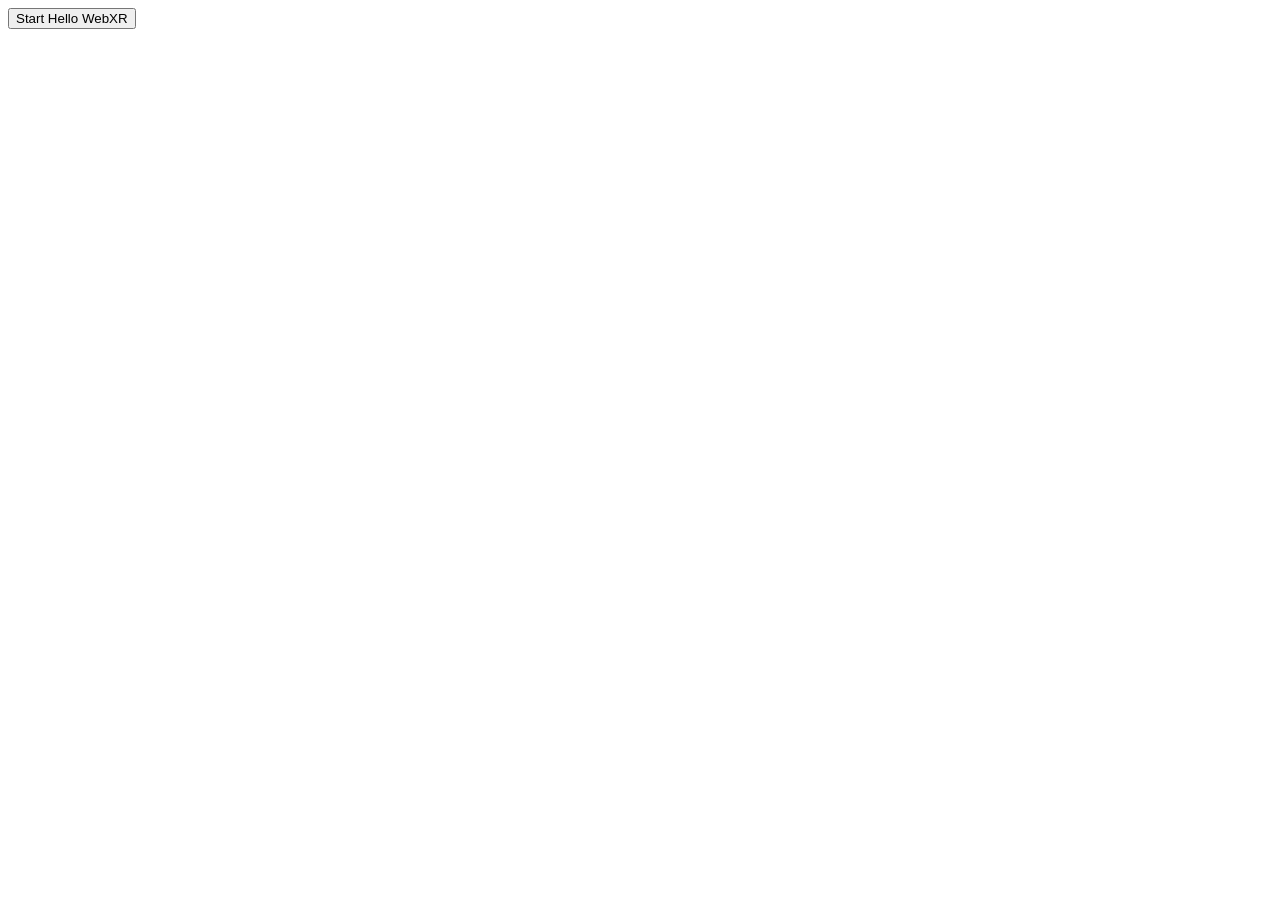
==== index.html @ b5826929 "Refactor viewport meta tag and enhance comments Updated viewport meta tag and improved comments in t" ====
<!doctype html>
<html>
<head>
  <meta charset="UTF-8">
  <meta name="viewport" content="width=device-width, initial-scale=1.0">
  <title>Hello WebXR!</title>

  <!-- three.js -->
  <script src="https://unpkg.com/three@0.126.0/build/three.js"></script>
</head>
<body>

<button onclick="activateXR()">Start Hello WebXR</button>

<script>
async function activateXR() {
  // ブラウザがWebXRに対応しているか確認
  if (!navigator.xr) {
    alert("お使いのブラウザや端末はWebXRに対応していません。");
    return;
  }

  // CanvasとWebGLコンテキストの初期化
  const canvas = document.createElement("canvas");
  document.body.appendChild(canvas);
  const gl = canvas.getContext("webgl", {xrCompatible: true});

  const scene = new THREE.Scene();

  // 立方体の作成（見えやすいようにカメラの正面方向（-1）に配置）
  const materials = [
    new THREE.MeshBasicMaterial({color: 0xff0000}),
    new THREE.MeshBasicMaterial({color: 0x0000ff}),
    new THREE.MeshBasicMaterial({color: 0x00ff00}),
    new THREE.MeshBasicMaterial({color: 0xff00ff}),
    new THREE.MeshBasicMaterial({color: 0x00ffff}),
    new THREE.MeshBasicMaterial({color: 0xffff00})
  ];
  const cube = new THREE.Mesh(new THREE.BoxGeometry(0.2, 0.2, 0.2), materials);
  cube.position.set(0, 0, -1); 
  scene.add(cube);

  const renderer = new THREE.WebGLRenderer({
    alpha: true,
    preserveDrawingBuffer: true,
    canvas: canvas,
    context: gl
  });
  renderer.autoClear = false;

  const camera = new THREE.PerspectiveCamera();
  camera.matrixAutoUpdate = false;

  // 【追加】ARセッションを開始（ここでカメラのアクセス許可ダイアログが出ます）
  const session = await navigator.xr.requestSession("immersive-ar");
  session.updateRenderState({
    baseLayer: new XRWebGLLayer(session, gl)
  });

  // 【追加】AR空間の座標系（参照空間）を取得
  const referenceSpace = await session.requestReferenceSpace('local');

  // 描画フレーム処理
  const onXRFrame = (time, frame) => {
    session.requestAnimationFrame(onXRFrame);

    gl.bindFramebuffer(gl.FRAMEBUFFER, session.renderState.baseLayer.framebuffer);

    const pose = frame.getViewerPose(referenceSpace);
    if (pose) {
      const view = pose.views[0];
      const viewport = session.renderState.baseLayer.getViewport(view);
      renderer.setSize(viewport.width, viewport.height);

      camera.matrix.fromArray(view.transform.matrix);
      camera.projectionMatrix.fromArray(view.projectionMatrix);
      camera.updateMatrixWorld(true);

      renderer.render(scene, camera);
    }
  };

  session.requestAnimationFrame(onXRFrame);
}
</script>
</body>
</html>
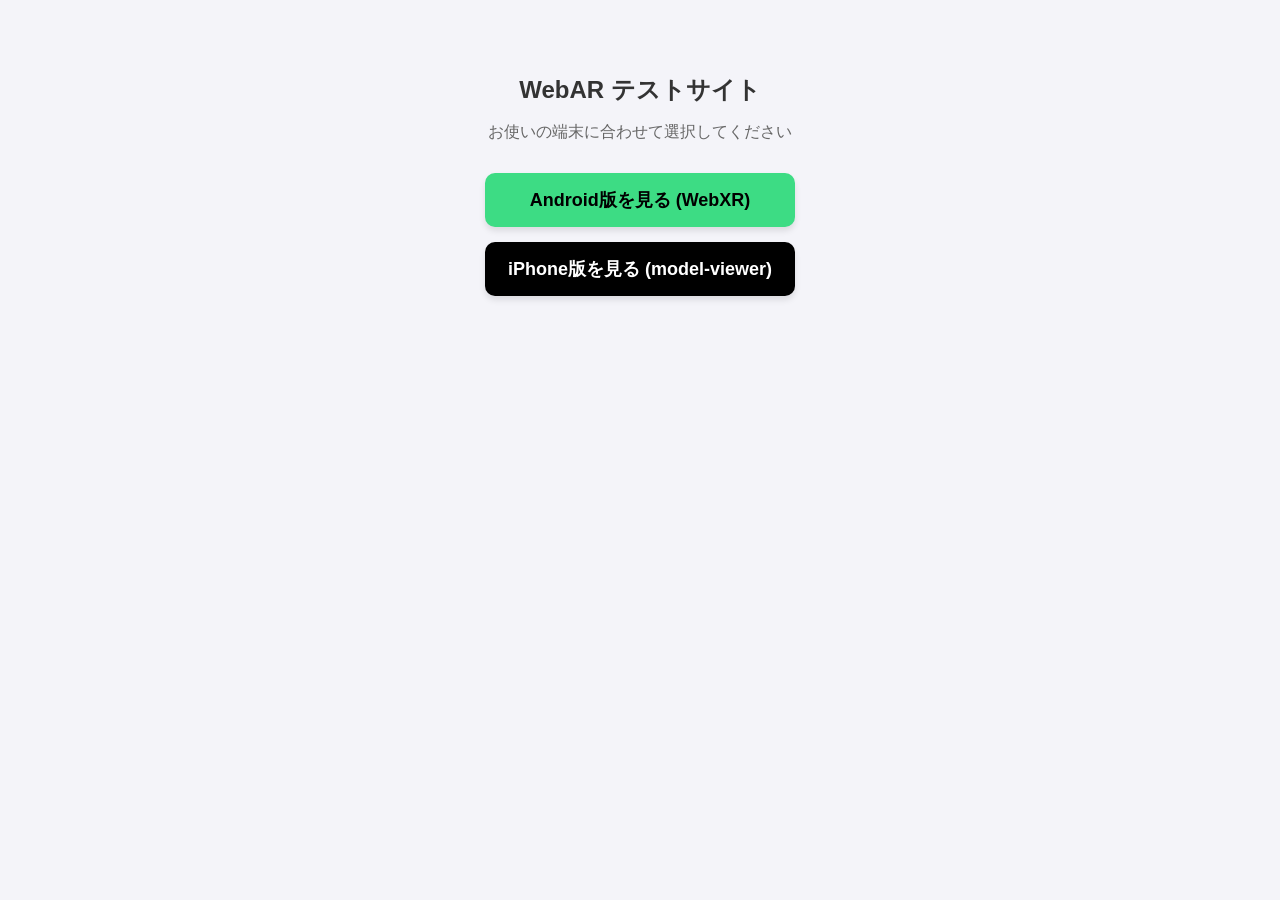
==== commit 3486996f: "Revise index.html for WebAR site and remove WebXR script Updated title and added styling for the Web" ====
--- a/index.html
+++ b/index.html
@@ -3,85 +3,46 @@
 <head>
   <meta charset="UTF-8">
   <meta name="viewport" content="width=device-width, initial-scale=1.0">
-  <title>Hello WebXR!</title>
-
-  <!-- three.js -->
-  <script src="https://unpkg.com/three@0.126.0/build/three.js"></script>
+  <title>WebAR テストサイト</title>
+  <style>
+    body {
+      font-family: sans-serif;
+      text-align: center;
+      padding: 50px 20px;
+      background-color: #f4f4f9;
+    }
+    h1 {
+      font-size: 24px;
+      color: #333;
+    }
+    p {
+      color: #666;
+      margin-bottom: 30px;
+    }
+    .btn {
+      display: block;
+      width: 80%;
+      max-width: 280px;
+      margin: 15px auto;
+      padding: 15px;
+      color: white;
+      text-decoration: none;
+      border-radius: 10px;
+      font-size: 18px;
+      font-weight: bold;
+      box-shadow: 0 4px 6px rgba(0,0,0,0.1);
+    }
+    .android { background-color: #3ddc84; color: #000; }
+    .iphone { background-color: #000; }
+  </style>
 </head>
 <body>
 
-<button onclick="activateXR()">Start Hello WebXR</button>
+  <h1>WebAR テストサイト</h1>
+  <p>お使いの端末に合わせて選択してください</p>
 
-<script>
-async function activateXR() {
-  // ブラウザがWebXRに対応しているか確認
-  if (!navigator.xr) {
-    alert("お使いのブラウザや端末はWebXRに対応していません。");
-    return;
-  }
+  <a href="android.html" class="btn android">Android版を見る (WebXR)</a>
+  <a href="iphone.html" class="btn iphone">iPhone版を見る (model-viewer)</a>
 
-  // CanvasとWebGLコンテキストの初期化
-  const canvas = document.createElement("canvas");
-  document.body.appendChild(canvas);
-  const gl = canvas.getContext("webgl", {xrCompatible: true});
-
-  const scene = new THREE.Scene();
-
-  // 立方体の作成（見えやすいようにカメラの正面方向（-1）に配置）
-  const materials = [
-    new THREE.MeshBasicMaterial({color: 0xff0000}),
-    new THREE.MeshBasicMaterial({color: 0x0000ff}),
-    new THREE.MeshBasicMaterial({color: 0x00ff00}),
-    new THREE.MeshBasicMaterial({color: 0xff00ff}),
-    new THREE.MeshBasicMaterial({color: 0x00ffff}),
-    new THREE.MeshBasicMaterial({color: 0xffff00})
-  ];
-  const cube = new THREE.Mesh(new THREE.BoxGeometry(0.2, 0.2, 0.2), materials);
-  cube.position.set(0, 0, -1); 
-  scene.add(cube);
-
-  const renderer = new THREE.WebGLRenderer({
-    alpha: true,
-    preserveDrawingBuffer: true,
-    canvas: canvas,
-    context: gl
-  });
-  renderer.autoClear = false;
-
-  const camera = new THREE.PerspectiveCamera();
-  camera.matrixAutoUpdate = false;
-
-  // 【追加】ARセッションを開始（ここでカメラのアクセス許可ダイアログが出ます）
-  const session = await navigator.xr.requestSession("immersive-ar");
-  session.updateRenderState({
-    baseLayer: new XRWebGLLayer(session, gl)
-  });
-
-  // 【追加】AR空間の座標系（参照空間）を取得
-  const referenceSpace = await session.requestReferenceSpace('local');
-
-  // 描画フレーム処理
-  const onXRFrame = (time, frame) => {
-    session.requestAnimationFrame(onXRFrame);
-
-    gl.bindFramebuffer(gl.FRAMEBUFFER, session.renderState.baseLayer.framebuffer);
-
-    const pose = frame.getViewerPose(referenceSpace);
-    if (pose) {
-      const view = pose.views[0];
-      const viewport = session.renderState.baseLayer.getViewport(view);
-      renderer.setSize(viewport.width, viewport.height);
-
-      camera.matrix.fromArray(view.transform.matrix);
-      camera.projectionMatrix.fromArray(view.projectionMatrix);
-      camera.updateMatrixWorld(true);
-
-      renderer.render(scene, camera);
-    }
-  };
-
-  session.requestAnimationFrame(onXRFrame);
-}
-</script>
 </body>
 </html>
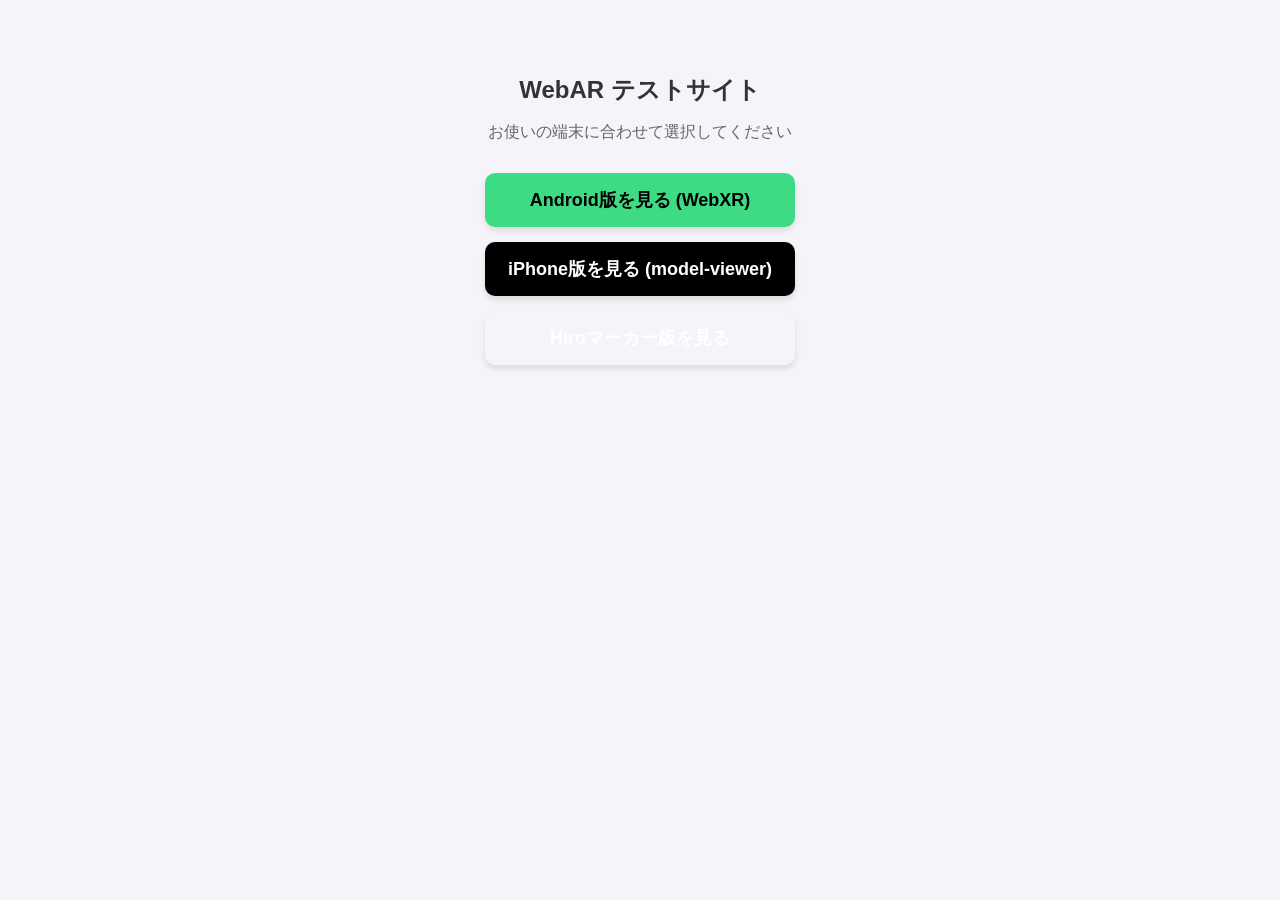
==== commit d0028717: "Add link to Hiro marker version" ====
--- a/index.html
+++ b/index.html
@@ -43,6 +43,7 @@
 
   <a href="android.html" class="btn android">Android版を見る (WebXR)</a>
   <a href="iphone.html" class="btn iphone">iPhone版を見る (model-viewer)</a>
+  <a href="marker.html" class="btn marker">Hiroマーカー版を見る</a>
 
 </body>
 </html>
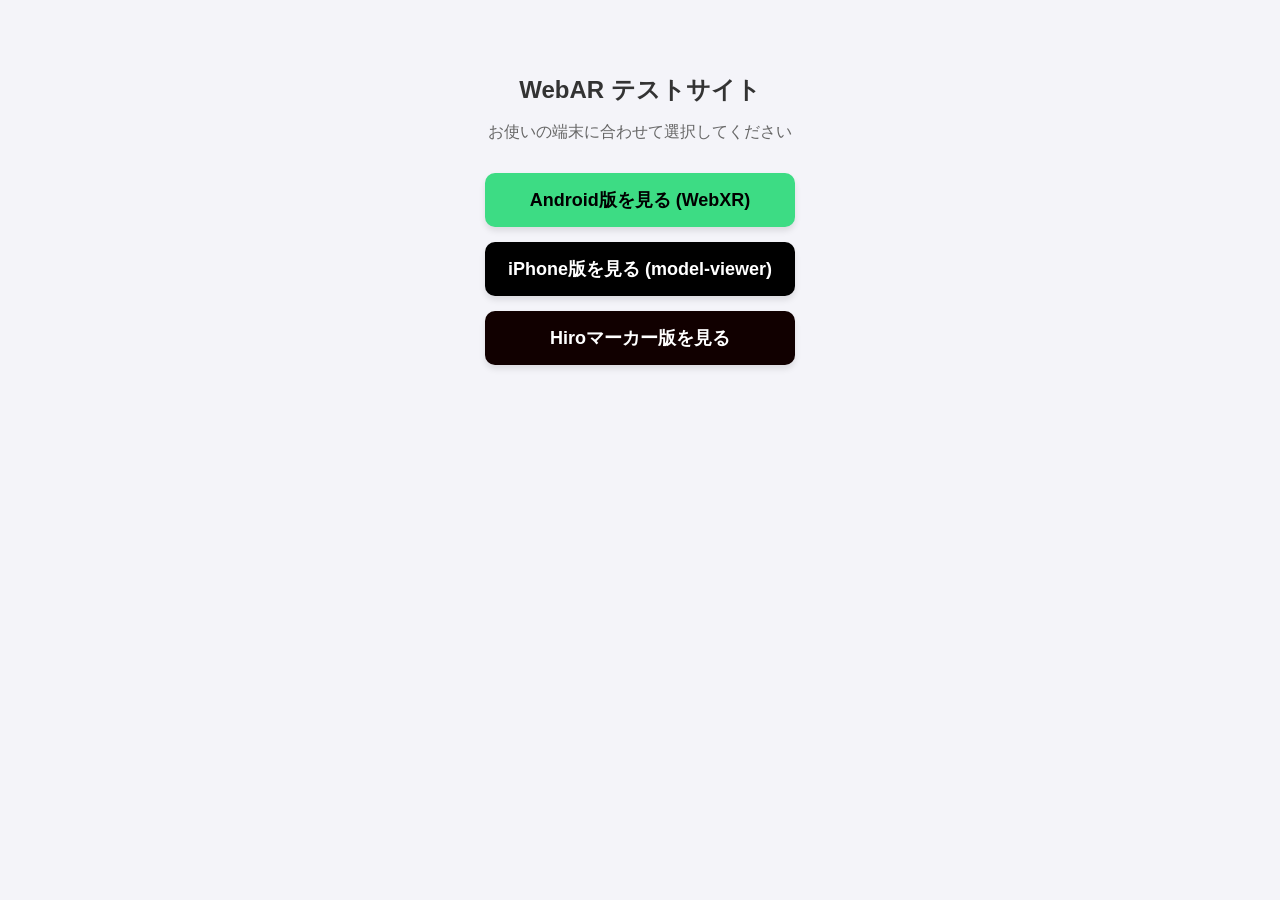
==== commit de34fb84: "Add marker class with background color" ====
--- a/index.html
+++ b/index.html
@@ -34,6 +34,7 @@
     }
     .android { background-color: #3ddc84; color: #000; }
     .iphone { background-color: #000; }
+    .marker { background-color: #100; }
   </style>
 </head>
 <body>
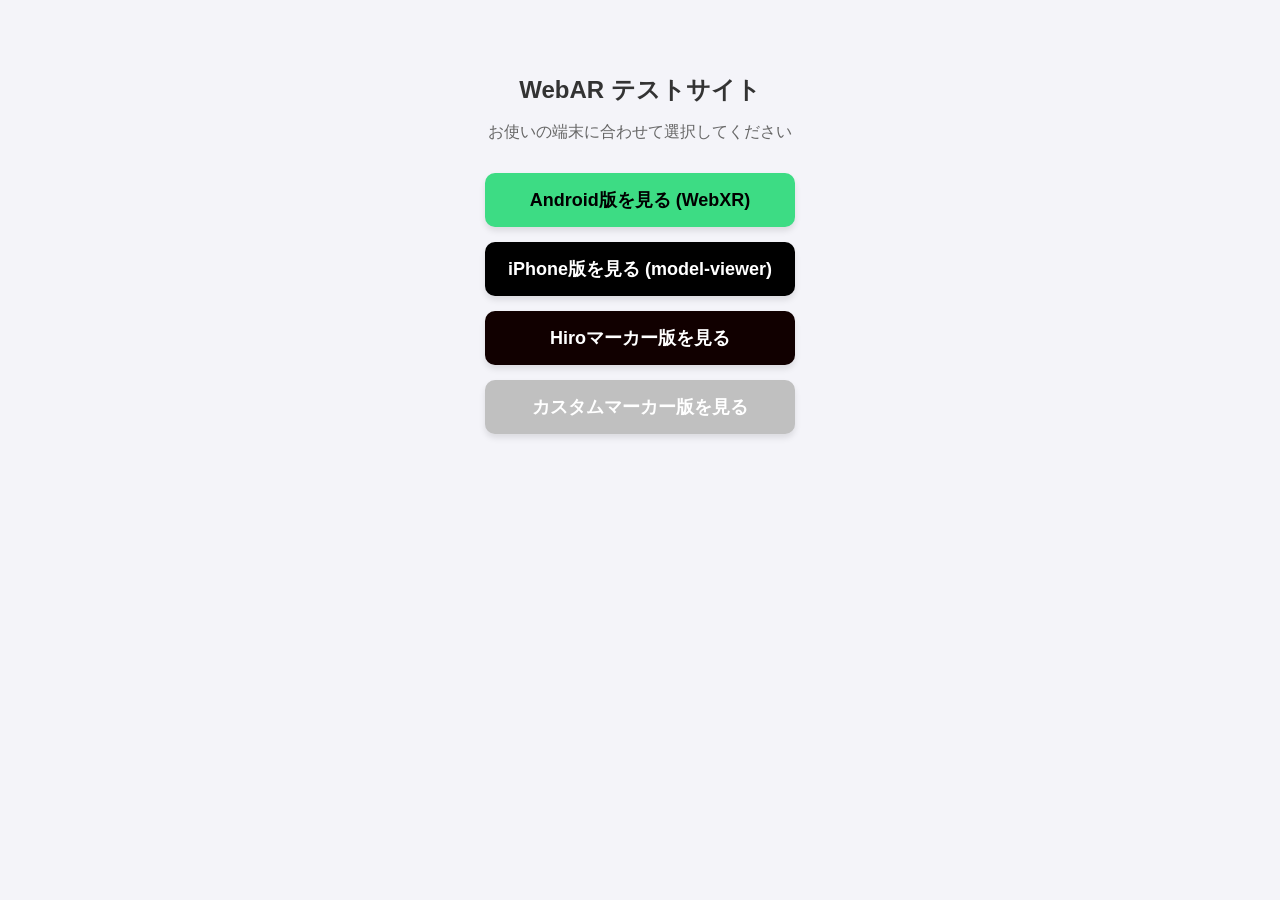
==== commit 4d66ebf8: "Update index.html" ====
--- a/index.html
+++ b/index.html
@@ -35,6 +35,7 @@
     .android { background-color: #3ddc84; color: #000; }
     .iphone { background-color: #000; }
     .marker { background-color: #100; }
+    .custom_marker { background-color: #c0c0c0; }
   </style>
 </head>
 <body>
@@ -45,6 +46,7 @@
   <a href="android.html" class="btn android">Android版を見る (WebXR)</a>
   <a href="iphone.html" class="btn iphone">iPhone版を見る (model-viewer)</a>
   <a href="marker.html" class="btn marker">Hiroマーカー版を見る</a>
+  <a href="custom_marker.html" class="btn custom_marker">カスタムマーカー版を見る</a>
 
 </body>
 </html>
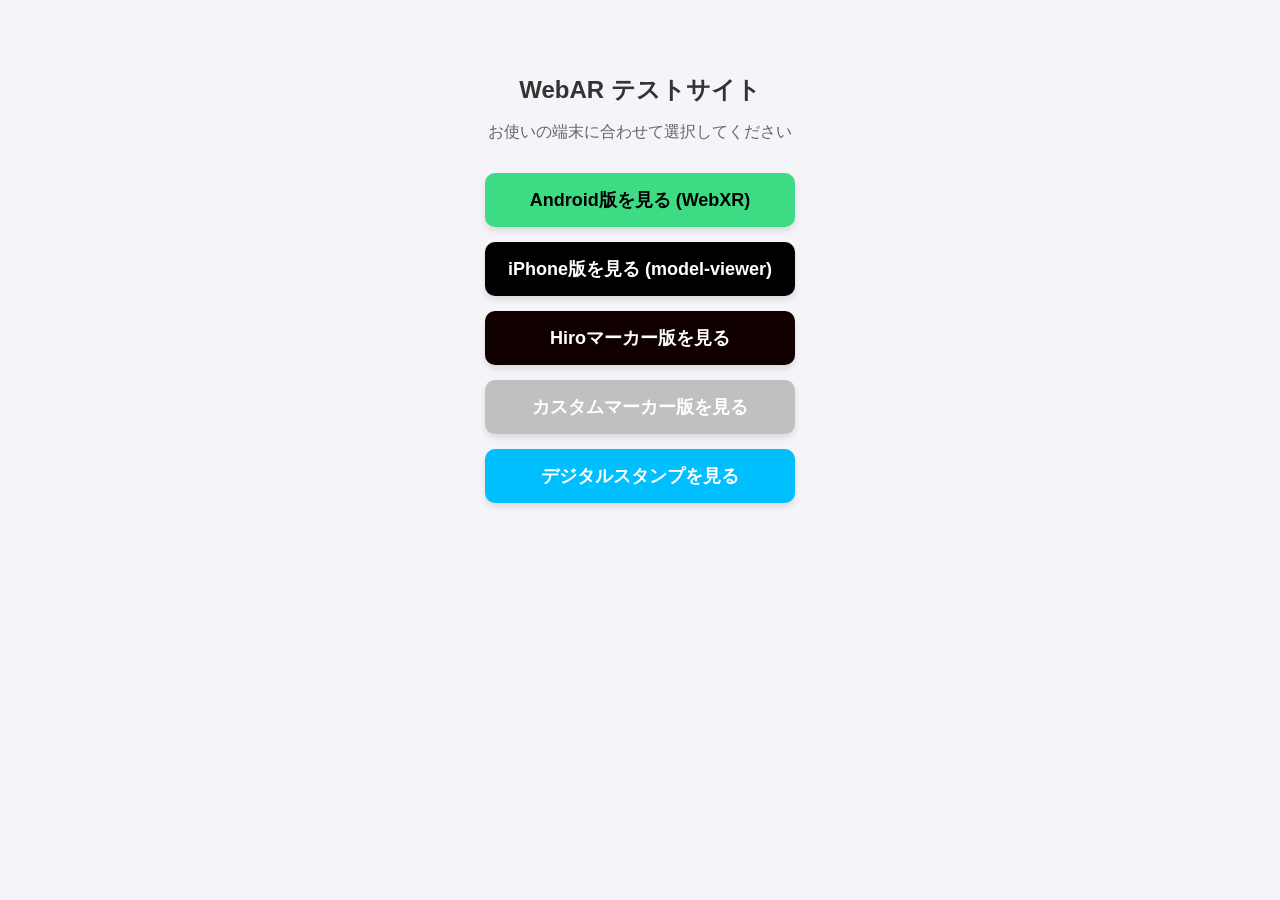
==== commit 6f024026: "Add digital stamp link and style to index.html" ====
--- a/index.html
+++ b/index.html
@@ -36,6 +36,7 @@
     .iphone { background-color: #000; }
     .marker { background-color: #100; }
     .custom_marker { background-color: #c0c0c0; }
+    .stamp { background-color: #00bfff; color: #ffffff; }
   </style>
 </head>
 <body>
@@ -47,6 +48,7 @@
   <a href="iphone.html" class="btn iphone">iPhone版を見る (model-viewer)</a>
   <a href="marker.html" class="btn marker">Hiroマーカー版を見る</a>
   <a href="custom_marker.html" class="btn custom_marker">カスタムマーカー版を見る</a>
+  <a href="stamp.html" class="btn stamp">デジタルスタンプを見る</a>
 
 </body>
 </html>
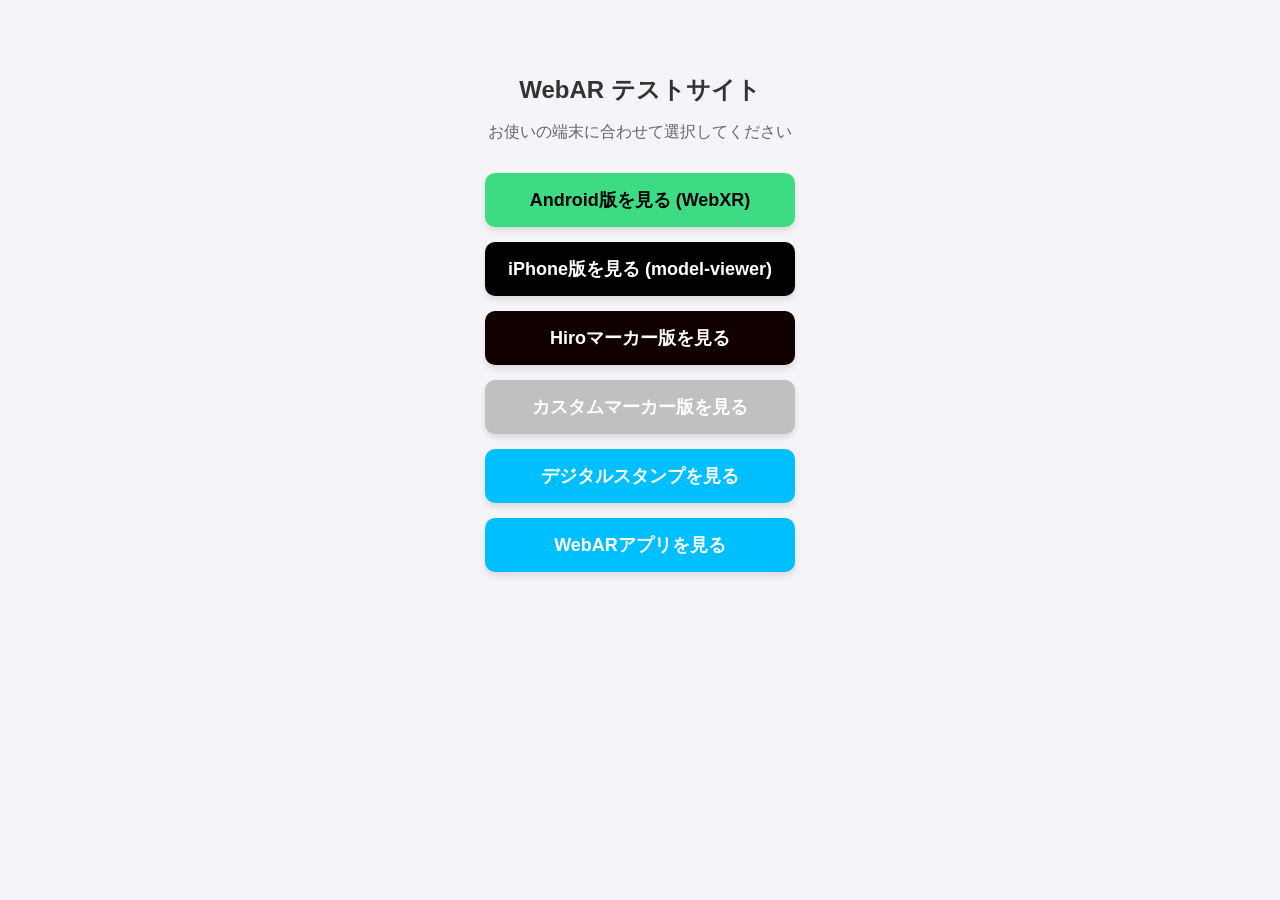
==== commit 7d928645: "Update index.html" ====
--- a/index.html
+++ b/index.html
@@ -49,6 +49,7 @@
   <a href="marker.html" class="btn marker">Hiroマーカー版を見る</a>
   <a href="custom_marker.html" class="btn custom_marker">カスタムマーカー版を見る</a>
   <a href="stamp.html" class="btn stamp">デジタルスタンプを見る</a>
+  <a href="my-saka-ar/index.html" class="btn stamp">WebARアプリを見る</a>
 
 </body>
 </html>
